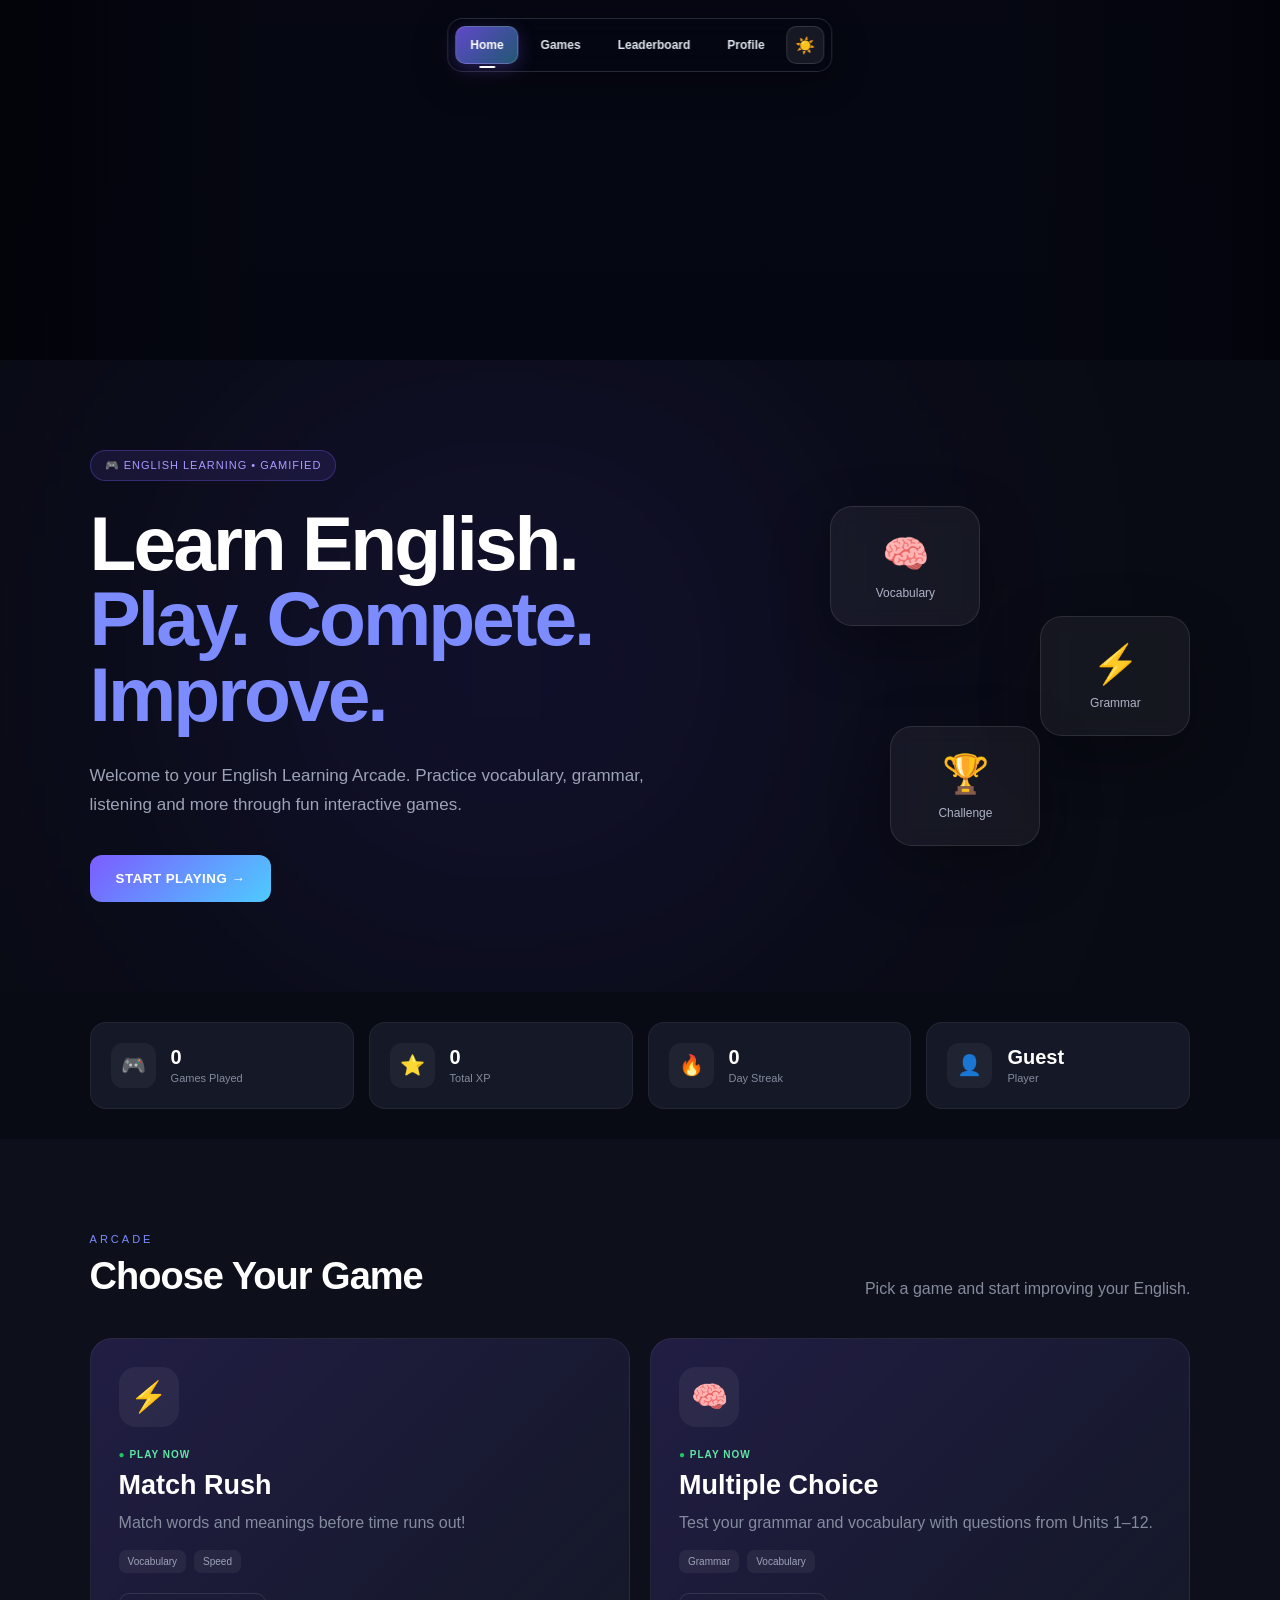
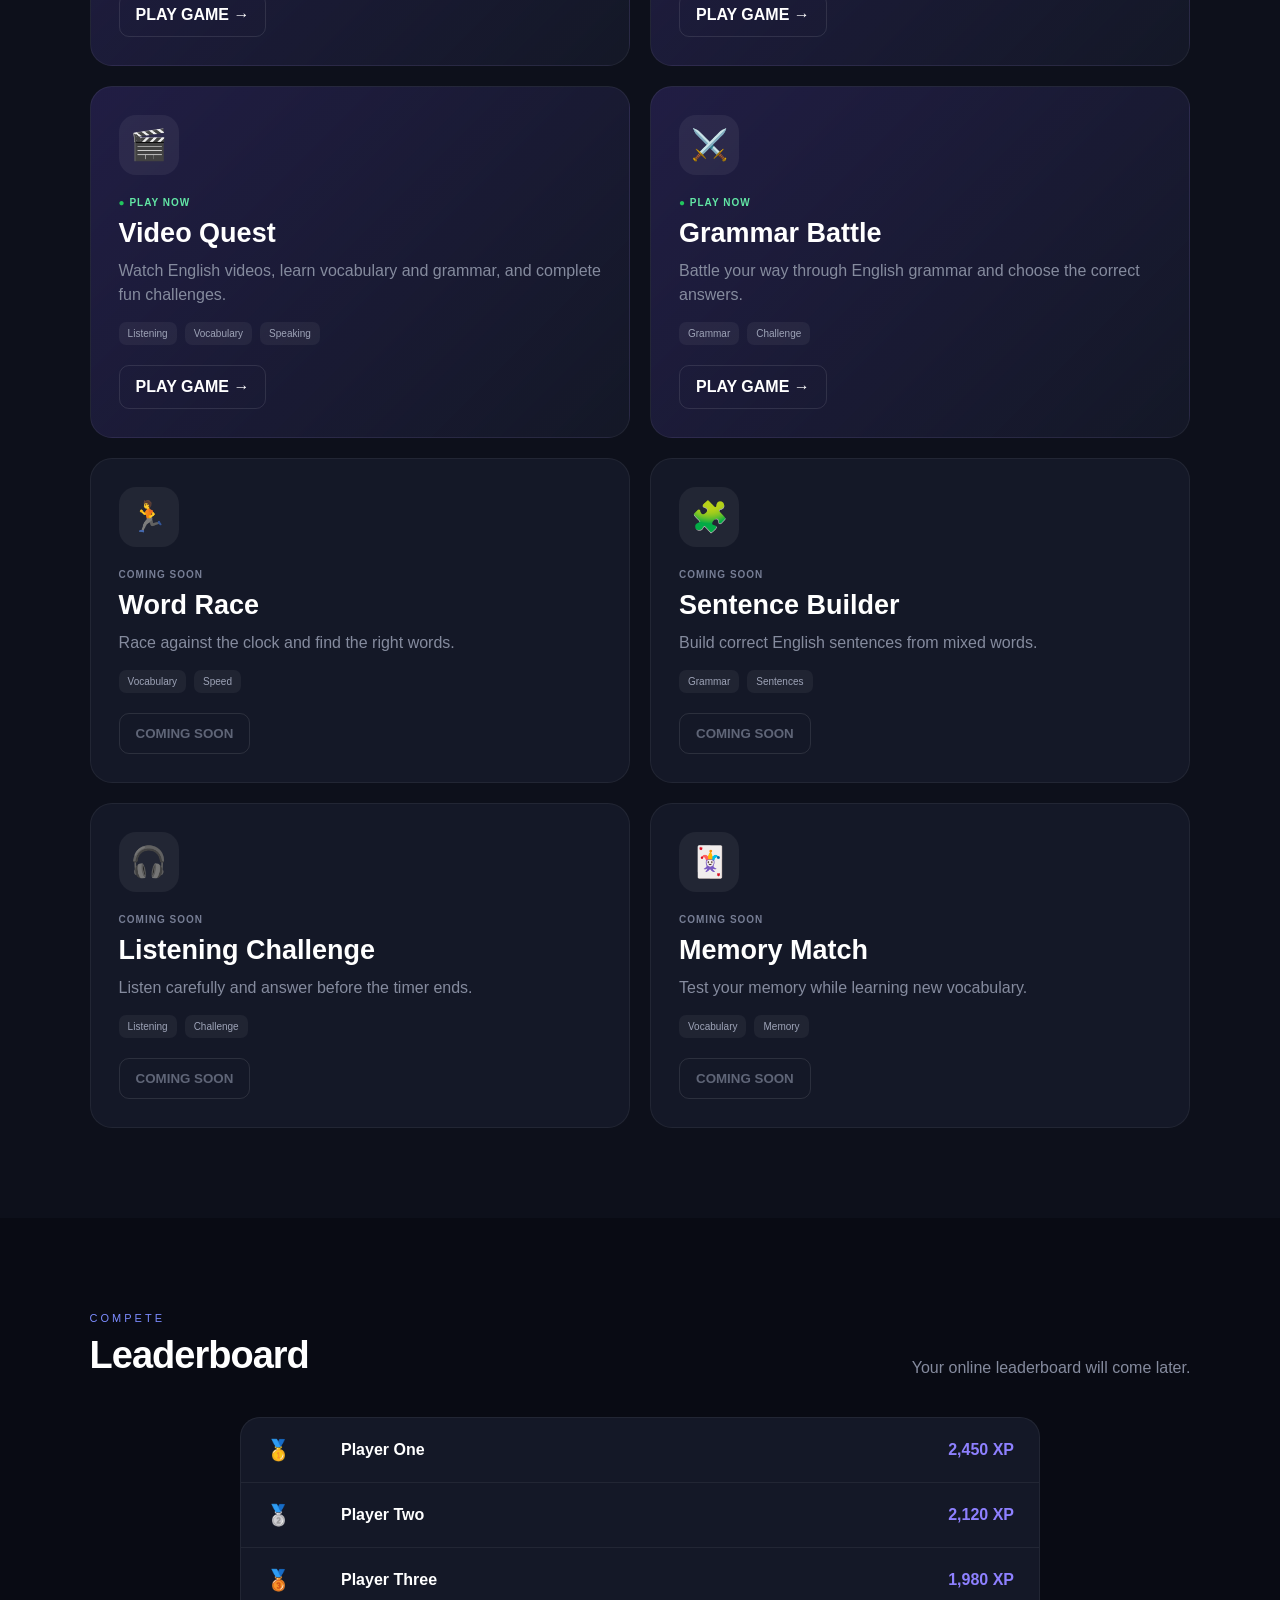
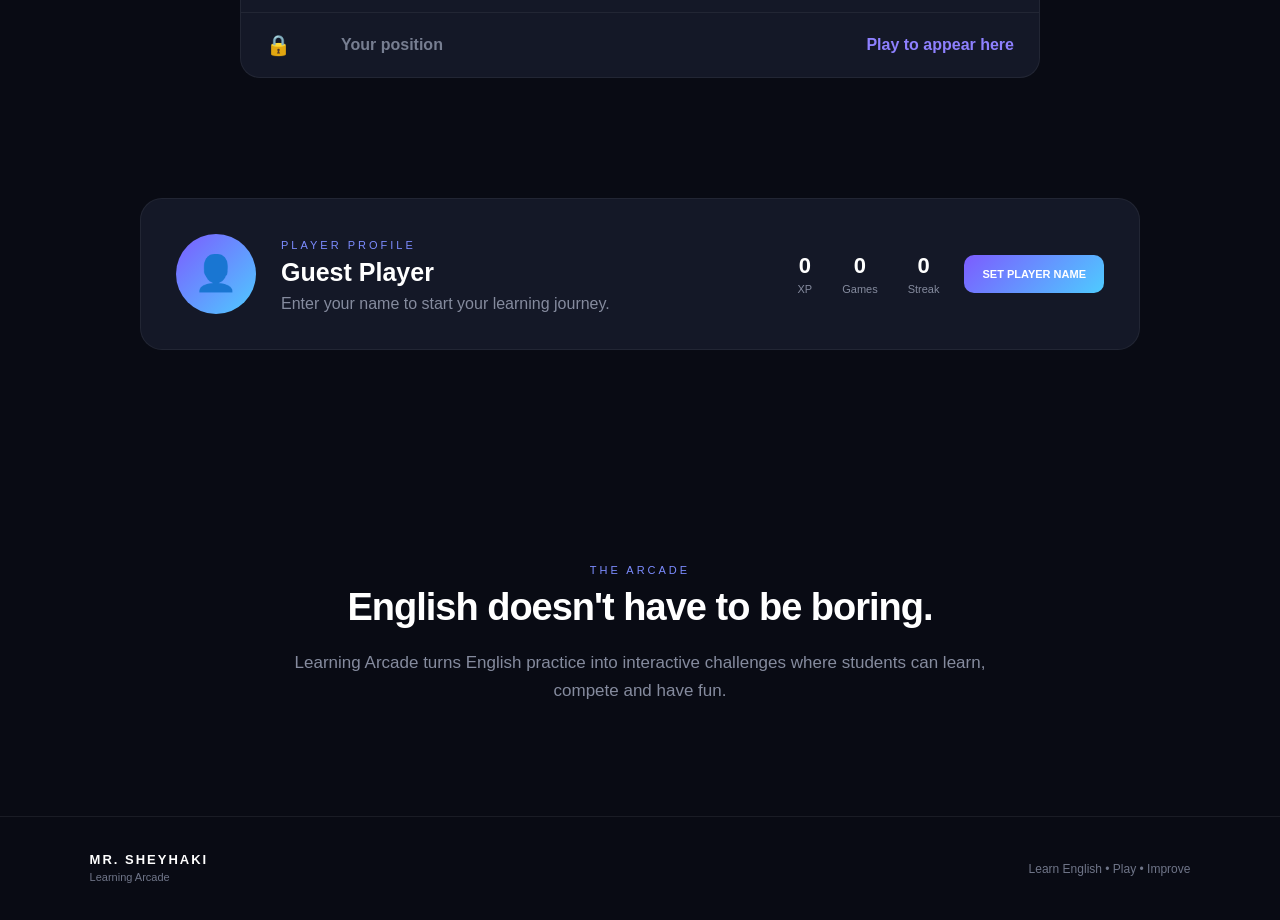
==== index.html @ 50c9bced "Add files via upload" ====
<!DOCTYPE html>
<html lang="en">

<head>

    <meta charset="UTF-8">

    <meta
        name="viewport"
        content="width=device-width, initial-scale=1.0"
    >

    <title>Mr. Sheyhaki Learning Arcade</title>

    <link
        rel="stylesheet"
        href="style.css"
    >

</head>


<body>


    <!-- =========================================
         ARCADE HEADER / BANNER
    ========================================== -->

    <header class="arcade-header">

        <div class="arcade-banner"></div>


        <nav class="arcade-nav">

            <a
                href="#home"
                class="nav-link active"
            >
                Home
            </a>


            <a
                href="#games"
                class="nav-link"
            >
                Games
            </a>


            <a
                href="#leaderboard"
                class="nav-link"
            >
                Leaderboard
            </a>


            <a
                href="#profile"
                class="nav-link"
            >
                Profile
            </a>


            <button
                id="themeToggle"
                class="theme-toggle"
                aria-label="Toggle light and dark mode"
                type="button"
            >
                ☀️
            </button>

        </nav>

    </header>



    <!-- =========================================
         MAIN
    ========================================== -->

    <main>


        <!-- HERO -->

        <section
            id="home"
            class="hero"
        >

            <div class="hero-content">

                <div class="badge">
                    🎮 ENGLISH LEARNING • GAMIFIED
                </div>


                <h2>
                    Learn English.<br>
                    <span>Play. Compete. Improve.</span>
                </h2>


                <p>
                    Welcome to your English Learning Arcade.
                    Practice vocabulary, grammar, listening and
                    more through fun interactive games.
                </p>


                <button
                    class="primary-button"
                    onclick="scrollToSection('games')"
                    type="button"
                >
                    START PLAYING →
                </button>

            </div>


            <div class="hero-decoration">

                <div class="floating-card card-one">
                    🧠
                    <span>Vocabulary</span>
                </div>


                <div class="floating-card card-two">
                    ⚡
                    <span>Grammar</span>
                </div>


                <div class="floating-card card-three">
                    🏆
                    <span>Challenge</span>
                </div>

            </div>

        </section>



        <!-- QUICK STATS -->

        <section class="stats-section">

            <div class="stat-card">

                <div class="stat-icon">
                    🎮
                </div>

                <div>

                    <strong id="gamesPlayedStat">
                        0
                    </strong>

                    <span>
                        Games Played
                    </span>

                </div>

            </div>


            <div class="stat-card">

                <div class="stat-icon">
                    ⭐
                </div>

                <div>

                    <strong id="xpStat">
                        0
                    </strong>

                    <span>
                        Total XP
                    </span>

                </div>

            </div>


            <div class="stat-card">

                <div class="stat-icon">
                    🔥
                </div>

                <div>

                    <strong id="streakStat">
                        0
                    </strong>

                    <span>
                        Day Streak
                    </span>

                </div>

            </div>


            <div class="stat-card">

                <div class="stat-icon">
                    👤
                </div>

                <div>

                    <strong id="playerNameStat">
                        Guest
                    </strong>

                    <span>
                        Player
                    </span>

                </div>

            </div>

        </section>



        <!-- GAMES -->

        <section
            id="games"
            class="games-section"
        >

            <div class="section-heading">

                <div>

                    <span class="section-label">
                        ARCADE
                    </span>

                    <h3>
                        Choose Your Game
                    </h3>

                </div>


                <p>
                    Pick a game and start improving your English.
                </p>

            </div>


            <div class="games-grid">


                <!-- MATCH RUSH -->

                <article class="game-card featured">

                    <div class="game-icon">
                        ⚡
                    </div>


                    <div class="game-info">

                        <span class="game-status available">
                            ● PLAY NOW
                        </span>


                        <h4>
                            Match Rush
                        </h4>


                        <p>
                            Match words and meanings before
                            time runs out!
                        </p>


                        <div class="game-tags">

                            <span>
                                Vocabulary
                            </span>

                            <span>
                                Speed
                            </span>

                        </div>


                        <a
                            href="games/match-rush/index.html"
                            class="game-button"
                        >
                            PLAY GAME →
                        </a>

                    </div>

                </article>



                <!-- MULTIPLE CHOICE -->

                <article class="game-card featured">

                    <div class="game-icon">
                        🧠
                    </div>


                    <div class="game-info">

                        <span class="game-status available">
                            ● PLAY NOW
                        </span>


                        <h4>
                            Multiple Choice
                        </h4>


                        <p>
                            Test your grammar and vocabulary
                            with questions from Units 1–12.
                        </p>


                        <div class="game-tags">

                            <span>
                                Grammar
                            </span>

                            <span>
                                Vocabulary
                            </span>

                        </div>


                        <a
                            href="games/multiple-choice/index.html"
                            class="game-button"
                        >
                            PLAY GAME →
                        </a>

                    </div>

                </article>



                <!-- VIDEO QUEST -->

                <article class="game-card featured">

                    <div class="game-icon">
                        🎬
                    </div>


                    <div class="game-info">

                        <span class="game-status available">
                            ● PLAY NOW
                        </span>


                        <h4>
                            Video Quest
                        </h4>


                        <p>
                            Watch English videos, learn
                            vocabulary and grammar, and
                            complete fun challenges.
                        </p>


                        <div class="game-tags">

                            <span>
                                Listening
                            </span>

                            <span>
                                Vocabulary
                            </span>

                            <span>
                                Speaking
                            </span>

                        </div>


                        <a
                            href="games/video-quest/index.html"
                            class="game-button"
                        >
                            PLAY GAME →
                        </a>

                    </div>

                </article>



                <!-- GRAMMAR BATTLE -->

                <article class="game-card featured">

                    <div class="game-icon">
                        ⚔️
                    </div>


                    <div class="game-info">

                        <span class="game-status available">
                            ● PLAY NOW
                        </span>


                        <h4>
                            Grammar Battle
                        </h4>


                        <p>
                            Battle your way through English
                            grammar and choose the correct answers.
                        </p>


                        <div class="game-tags">

                            <span>
                                Grammar
                            </span>

                            <span>
                                Challenge
                            </span>

                        </div>


                        <a
                            href="games/grammar-battle/index.html"
                            class="game-button"
                        >
                            PLAY GAME →
                        </a>

                    </div>

                </article>



                <!-- WORD RACE -->

                <article class="game-card">

                    <div class="game-icon">
                        🏃
                    </div>


                    <div class="game-info">

                        <span class="game-status coming">
                            COMING SOON
                        </span>


                        <h4>
                            Word Race
                        </h4>


                        <p>
                            Race against the clock and find
                            the right words.
                        </p>


                        <div class="game-tags">

                            <span>
                                Vocabulary
                            </span>

                            <span>
                                Speed
                            </span>

                        </div>


                        <button
                            class="game-button disabled"
                            type="button"
                            disabled
                        >
                            COMING SOON
                        </button>

                    </div>

                </article>



                <!-- SENTENCE BUILDER -->

                <article class="game-card">

                    <div class="game-icon">
                        🧩
                    </div>


                    <div class="game-info">

                        <span class="game-status coming">
                            COMING SOON
                        </span>


                        <h4>
                            Sentence Builder
                        </h4>


                        <p>
                            Build correct English sentences
                            from mixed words.
                        </p>


                        <div class="game-tags">

                            <span>
                                Grammar
                            </span>

                            <span>
                                Sentences
                            </span>

                        </div>


                        <button
                            class="game-button disabled"
                            type="button"
                            disabled
                        >
                            COMING SOON
                        </button>

                    </div>

                </article>



                <!-- LISTENING -->

                <article class="game-card">

                    <div class="game-icon">
                        🎧
                    </div>


                    <div class="game-info">

                        <span class="game-status coming">
                            COMING SOON
                        </span>


                        <h4>
                            Listening Challenge
                        </h4>


                        <p>
                            Listen carefully and answer
                            before the timer ends.
                        </p>


                        <div class="game-tags">

                            <span>
                                Listening
                            </span>

                            <span>
                                Challenge
                            </span>

                        </div>


                        <button
                            class="game-button disabled"
                            type="button"
                            disabled
                        >
                            COMING SOON
                        </button>

                    </div>

                </article>



                <!-- MEMORY -->

                <article class="game-card">

                    <div class="game-icon">
                        🃏
                    </div>


                    <div class="game-info">

                        <span class="game-status coming">
                            COMING SOON
                        </span>


                        <h4>
                            Memory Match
                        </h4>


                        <p>
                            Test your memory while learning
                            new vocabulary.
                        </p>


                        <div class="game-tags">

                            <span>
                                Vocabulary
                            </span>

                            <span>
                                Memory
                            </span>

                        </div>


                        <button
                            class="game-button disabled"
                            type="button"
                            disabled
                        >
                            COMING SOON
                        </button>

                    </div>

                </article>


            </div>

        </section>



        <!-- LEADERBOARD -->

        <section
            id="leaderboard"
            class="dashboard-section"
        >

            <div class="section-heading">

                <div>

                    <span class="section-label">
                        COMPETE
                    </span>

                    <h3>
                        Leaderboard
                    </h3>

                </div>


                <p>
                    Your online leaderboard will come later.
                </p>

            </div>


            <div class="leaderboard-preview">

                <div class="leaderboard-row">

                    <span class="rank">
                        🥇
                    </span>

                    <span class="player">
                        Player One
                    </span>

                    <strong>
                        2,450 XP
                    </strong>

                </div>


                <div class="leaderboard-row">

                    <span class="rank">
                        🥈
                    </span>

                    <span class="player">
                        Player Two
                    </span>

                    <strong>
                        2,120 XP
                    </strong>

                </div>


                <div class="leaderboard-row">

                    <span class="rank">
                        🥉
                    </span>

                    <span class="player">
                        Player Three
                    </span>

                    <strong>
                        1,980 XP
                    </strong>

                </div>


                <div class="leaderboard-row locked">

                    <span class="rank">
                        🔒
                    </span>

                    <span
                        class="player"
                        id="leaderboardPlayer"
                    >
                        Your position
                    </span>

                    <strong>
                        Play to appear here
                    </strong>

                </div>

            </div>

        </section>



        <!-- PROFILE -->

        <section
            id="profile"
            class="profile-section"
        >

            <div class="profile-card">

                <div
                    class="profile-avatar"
                    id="profileAvatar"
                >
                    👤
                </div>


                <div class="profile-info">

                    <span class="section-label">
                        PLAYER PROFILE
                    </span>


                    <h3 id="profileName">
                        Guest Player
                    </h3>


                    <p id="profileMessage">
                        Enter your name to start your
                        learning journey.
                    </p>

                </div>


                <div class="profile-stats">

                    <div>

                        <strong id="profileXP">
                            0
                        </strong>

                        <span>
                            XP
                        </span>

                    </div>


                    <div>

                        <strong id="profileGames">
                            0
                        </strong>

                        <span>
                            Games
                        </span>

                    </div>


                    <div>

                        <strong id="profileStreak">
                            0
                        </strong>

                        <span>
                            Streak
                        </span>

                    </div>

                </div>


                <button
                    id="playerButton"
                    class="profile-button"
                    onclick="openPlayerModal()"
                    type="button"
                >
                    SET PLAYER NAME
                </button>

            </div>

        </section>



        <!-- ABOUT -->

        <section
            id="about"
            class="about-section"
        >

            <div class="about-content">

                <span class="section-label">
                    THE ARCADE
                </span>


                <h3>
                    English doesn't have to be boring.
                </h3>


                <p>
                    Learning Arcade turns English practice
                    into interactive challenges where students
                    can learn, compete and have fun.
                </p>

            </div>

        </section>


    </main>



    <!-- PLAYER MODAL -->

    <div
        id="playerModal"
        class="modal-overlay"
    >

        <div class="player-modal">

            <button
                class="modal-close"
                onclick="closePlayerModal()"
                type="button"
            >
                ×
            </button>


            <div class="modal-icon">
                👋
            </div>


            <span class="section-label">
                WELCOME TO THE ARCADE
            </span>


            <h3>
                What's your name?
            </h3>


            <p>
                Enter your name to create your
                player profile.
            </p>


            <input
                type="text"
                id="playerNameInput"
                placeholder="Enter your name"
                maxlength="20"
                autocomplete="off"
            >


            <button
                class="primary-button modal-button"
                onclick="savePlayerName()"
                type="button"
            >
                START MY PROFILE →
            </button>

        </div>

    </div>



    <!-- FOOTER -->

    <footer>

        <div class="footer-brand">

            <strong>
                MR. SHEYHAKI
            </strong>

            <span>
                Learning Arcade
            </span>

        </div>


        <p>
            Learn English • Play • Improve
        </p>

    </footer>



    <script src="script.js"></script>

</body>

</html>
---- style.css ----
/* =====================================================
   GLOBAL
===================================================== */

* {
    margin: 0;
    padding: 0;
    box-sizing: border-box;
}

html {
    scroll-behavior: smooth;
}

body {
    font-family:
        Arial,
        Helvetica,
        sans-serif;

    background:
        #090b14;

    color:
        #ffffff;

    min-height:
        100vh;

    overflow-x:
        hidden;
}


/* =====================================================
   ARCADE HEADER / BANNER
===================================================== */

.arcade-header {

    position:
        relative;

    width:
        100%;

    height:
        360px;

    overflow:
        hidden;

    background:
        #050712;
}


/* =====================================================
   BANNER IMAGE
===================================================== */

.arcade-banner {

    position:
        absolute;

    inset:
        0;

    z-index:
        1;

    background-image:

        linear-gradient(
            to bottom,
            rgba(4,6,18,0.08),
            rgba(4,6,18,0.03) 45%,
            rgba(4,6,18,0.55) 100%
        ),

        url(
            "https://cdn.imgurl.ir/uploads/i811231_Untitled_design.png"
        );

    background-position:
        center center;

    background-size:
        cover;

    background-repeat:
        no-repeat;

    transform:
        scale(1.01);
}


.arcade-banner::after {

    content:
        "";

    position:
        absolute;

    inset:
        0;

    background:
        linear-gradient(
            90deg,
            rgba(0,0,0,0.50),
            transparent 22%,
            transparent 78%,
            rgba(0,0,0,0.40)
        );

    pointer-events:
        none;
}


/* =====================================================
   FLOATING NAVIGATION
===================================================== */

.arcade-nav {

    position:
        absolute;

    top:
        18px;

    left:
        50%;

    transform:
        translateX(-50%);

    z-index:
        10;

    display:
        flex;

    align-items:
        center;

    gap:
        7px;

    padding:
        7px;

    border:
        1px solid
        rgba(255,255,255,0.14);

    border-radius:
        15px;

    background:
        rgba(5,7,18,0.58);

    backdrop-filter:
        blur(14px);

    box-shadow:
        0 10px 35px
        rgba(0,0,0,0.30);

    white-space:
        nowrap;
}


/* =====================================================
   NAV LINKS
===================================================== */

.arcade-nav .nav-link {

    position:
        relative;

    display:
        inline-flex;

    align-items:
        center;

    justify-content:
        center;

    min-height:
        38px;

    padding:
        0 14px;

    border:
        1px solid
        transparent;

    border-radius:
        10px;

    color:
        #e2e8f0;

    background:
        transparent;

    text-decoration:
        none;

    font-size:
        12px;

    font-weight:
        700;

    transition:
        all 0.2s ease;
}


.arcade-nav .nav-link:hover {

    background:
        rgba(255,255,255,0.10);

    border-color:
        rgba(255,255,255,0.12);

    transform:
        translateY(-1px);
}


.arcade-nav .nav-link.active {

    background:
        linear-gradient(
            135deg,
            rgba(124,92,255,0.78),
            rgba(78,203,255,0.42)
        );

    border-color:
        rgba(255,255,255,0.18);

    color:
        #ffffff;

    box-shadow:
        0 5px 18px
        rgba(124,92,255,0.28);
}


.arcade-nav .nav-link.active::after {

    content:
        "";

    position:
        absolute;

    left:
        50%;

    bottom:
        -5px;

    width:
        16px;

    height:
        2px;

    border-radius:
        10px;

    background:
        #ffffff;

    transform:
        translateX(-50%);
}


/* =====================================================
   THEME BUTTON
===================================================== */

.arcade-nav .theme-toggle {

    width:
        38px;

    height:
        38px;

    border:
        1px solid
        rgba(255,255,255,0.12);

    border-radius:
        10px;

    background:
        rgba(255,255,255,0.08);

    color:
        #ffffff;

    font-size:
        16px;

    cursor:
        pointer;

    transition:
        all 0.2s ease;
}


.arcade-nav .theme-toggle:hover {

    transform:
        translateY(-2px)
        rotate(8deg);

    background:
        rgba(255,255,255,0.14);
}


/* =====================================================
   HERO
===================================================== */

.hero {

    min-height:
        620px;

    padding:
        90px 7%;

    display:
        flex;

    align-items:
        center;

    justify-content:
        space-between;

    position:
        relative;

    overflow:
        hidden;
}


.hero::before {

    content:
        "";

    position:
        absolute;

    width:
        500px;

    height:
        500px;

    background:
        #5c43ff;

    filter:
        blur(180px);

    opacity:
        0.16;

    top:
        50px;

    left:
        20%;
}


.hero-content {

    max-width:
        650px;

    position:
        relative;

    z-index:
        2;
}


.badge {

    display:
        inline-block;

    padding:
        8px 14px;

    border-radius:
        30px;

    background:
        rgba(124,92,255,0.12);

    border:
        1px solid
        rgba(124,92,255,0.30);

    color:
        #a99aff;

    font-size:
        11px;

    letter-spacing:
        1px;
}


.hero h2 {

    margin-top:
        25px;

    font-size:
        clamp(45px,6vw,80px);

    line-height:
        0.98;

    letter-spacing:
        -3px;
}


.hero h2 span {
    color:
        #7c8cff;
}


.hero p {

    margin-top:
        30px;

    max-width:
        560px;

    color:
        #9da3b7;

    font-size:
        17px;

    line-height:
        1.7;
}


.primary-button {

    margin-top:
        35px;

    padding:
        16px 26px;

    border:
        none;

    border-radius:
        12px;

    background:
        linear-gradient(
            135deg,
            #7c5cff,
            #4ecbff
        );

    color:
        #ffffff;

    font-weight:
        800;

    letter-spacing:
        0.5px;

    cursor:
        pointer;

    transition:
        0.25s;
}


.primary-button:hover {

    transform:
        translateY(-3px);

    box-shadow:
        0 15px 40px
        rgba(92,72,255,0.30);
}


/* =====================================================
   HERO DECORATION
===================================================== */

.hero-decoration {

    width:
        380px;

    height:
        380px;

    position:
        relative;
}


.floating-card {

    position:
        absolute;

    width:
        150px;

    height:
        120px;

    border-radius:
        22px;

    background:
        rgba(255,255,255,0.05);

    border:
        1px solid
        rgba(255,255,255,0.10);

    backdrop-filter:
        blur(10px);

    display:
        flex;

    flex-direction:
        column;

    align-items:
        center;

    justify-content:
        center;

    font-size:
        38px;

    box-shadow:
        0 20px 60px
        rgba(0,0,0,0.30);

    animation:
        float 4s ease-in-out infinite;
}


.floating-card span {

    margin-top:
        10px;

    font-size:
        12px;

    color:
        #aeb3c7;
}


.card-one {

    top:
        20px;

    left:
        20px;
}


.card-two {

    top:
        130px;

    right:
        0;

    animation-delay:
        1s;
}


.card-three {

    bottom:
        20px;

    left:
        80px;

    animation-delay:
        2s;
}


@keyframes float {

    0%, 100% {
        transform:
            translateY(0);
    }

    50% {
        transform:
            translateY(-12px);
    }

}


/* =====================================================
   GAMES
===================================================== */

.games-section {

    padding:
        90px 7%;

    background:
        #0d101b;
}


.section-heading {

    display:
        flex;

    justify-content:
        space-between;

    align-items:
        end;

    margin-bottom:
        40px;
}


.section-label {

    font-size:
        11px;

    letter-spacing:
        3px;

    color:
        #7c8cff;
}


.section-heading h3,
.about-section h3 {

    margin-top:
        8px;

    font-size:
        38px;

    letter-spacing:
        -1px;
}


.section-heading p {

    color:
        #858b9e;
}


.games-grid {

    display:
        grid;

    grid-template-columns:
        repeat(2,1fr);

    gap:
        20px;
}


.game-card {

    padding:
        28px;

    min-height:
        300px;

    border-radius:
        22px;

    background:
        #141827;

    border:
        1px solid
        rgba(255,255,255,0.06);

    transition:
        0.25s;

    display:
        flex;

    flex-direction:
        column;

    justify-content:
        space-between;
}


.game-card:hover {

    transform:
        translateY(-5px);

    border-color:
        rgba(124,92,255,0.40);

    box-shadow:
        0 20px 50px
        rgba(0,0,0,0.25);
}


.game-card.featured {

    background:
        linear-gradient(
            135deg,
            rgba(124,92,255,0.18),
            rgba(20,24,39,1)
        );
}


.game-icon {

    width:
        60px;

    height:
        60px;

    border-radius:
        17px;

    background:
        rgba(255,255,255,0.06);

    display:
        flex;

    align-items:
        center;

    justify-content:
        center;

    font-size:
        30px;
}


/* =====================================================
   GAME STATUS
===================================================== */

.game-status {

    display:
        inline-block;

    margin-top:
        22px;

    font-size:
        10px;

    letter-spacing:
        1px;

    font-weight:
        800;
}


.game-status.available {

    color:
        #62e6a5;
}


.game-card.featured
.game-status.available::first-letter {

    color:
        #22c55e;
}


.game-status.coming {

    color:
        #777e95;
}


/* =====================================================
   GAME INFO
===================================================== */

.game-info h4 {

    margin-top:
        8px;

    font-size:
        27px;
}


.game-info p {

    margin-top:
        10px;

    color:
        #858b9e;

    line-height:
        1.5;
}


/* =====================================================
   TAGS
===================================================== */

.game-tags {

    display:
        flex;

    gap:
        8px;

    margin-top:
        15px;

    flex-wrap:
        wrap;
}


.game-tags span {

    padding:
        6px 9px;

    border-radius:
        7px;

    background:
        rgba(255,255,255,0.05);

    color:
        #9da3b7;

    font-size:
        10px;
}


/* =====================================================
   GAME BUTTON
===================================================== */

.game-button {

    display:
        inline-block;

    margin-top:
        20px;

    padding:
        12px 16px;

    border-radius:
        10px;

    border:
        1px solid
        rgba(255,255,255,0.10);

    background:
        transparent;

    color:
        #ffffff;

    cursor:
        pointer;

    font-weight:
        700;

    text-decoration:
        none;

    text-align:
        center;

    transition:
        all 0.2s ease;
}


.game-button:not(.disabled):hover {

    background:
        #7c5cff;

    border-color:
        #7c5cff;

    color:
        #ffffff;

    transform:
        translateY(-2px);

    box-shadow:
        0 8px 22px
        rgba(124,92,255,0.20);
}


.game-button.disabled {

    color:
        #5f6577;

    cursor:
        not-allowed;
}


/* =====================================================
   QUICK STATS
===================================================== */

.stats-section {

    padding:
        30px 7%;

    display:
        grid;

    grid-template-columns:
        repeat(4,1fr);

    gap:
        15px;

    background:
        #090b14;
}


.stat-card {

    padding:
        20px;

    display:
        flex;

    align-items:
        center;

    gap:
        15px;

    background:
        #141827;

    border:
        1px solid
        rgba(255,255,255,0.06);

    border-radius:
        16px;
}


.stat-icon {

    width:
        45px;

    height:
        45px;

    display:
        flex;

    align-items:
        center;

    justify-content:
        center;

    background:
        rgba(255,255,255,0.05);

    border-radius:
        12px;

    font-size:
        20px;
}


.stat-card strong {

    display:
        block;

    font-size:
        20px;
}


.stat-card span {

    display:
        block;

    margin-top:
        3px;

    color:
        #858b9e;

    font-size:
        11px;
}


/* =====================================================
   DASHBOARD
===================================================== */

.dashboard-section {

    padding:
        90px 7%;
}


.leaderboard-preview {

    max-width:
        800px;

    margin:
        40px auto 0;

    background:
        #141827;

    border:
        1px solid
        rgba(255,255,255,0.06);

    border-radius:
        20px;

    overflow:
        hidden;
}


.leaderboard-row {

    padding:
        20px 25px;

    display:
        grid;

    grid-template-columns:
        60px 1fr auto;

    align-items:
        center;

    gap:
        15px;

    border-bottom:
        1px solid
        rgba(255,255,255,0.06);
}


.leaderboard-row:last-child {
    border-bottom:
        none;
}


.rank {
    font-size:
        20px;
}


.player {
    font-weight:
        600;
}


.leaderboard-row strong {

    color:
        #8e80ff;
}


.leaderboard-row.locked {

    color:
        #777e91;
}


/* =====================================================
   PROFILE
===================================================== */

.profile-section {

    padding:
        30px 7% 100px;
}


.profile-card {

    max-width:
        1000px;

    margin:
        auto;

    padding:
        35px;

    display:
        flex;

    align-items:
        center;

    gap:
        25px;

    background:
        #141827;

    border:
        1px solid
        rgba(255,255,255,0.06);

    border-radius:
        22px;
}


.profile-avatar {

    width:
        80px;

    height:
        80px;

    flex-shrink:
        0;

    display:
        flex;

    align-items:
        center;

    justify-content:
        center;

    border-radius:
        50%;

    background:
        linear-gradient(
            135deg,
            #7c5cff,
            #4ecbff
        );

    font-size:
        35px;
}


.profile-info {
    flex:
        1;
}


.profile-info h3 {

    margin-top:
        5px;

    font-size:
        25px;
}


.profile-info p {

    margin-top:
        8px;

    color:
        #858b9e;
}


.profile-stats {

    display:
        flex;

    gap:
        30px;
}


.profile-stats div {
    text-align:
        center;
}


.profile-stats strong {

    display:
        block;

    font-size:
        22px;
}


.profile-stats span {

    display:
        block;

    margin-top:
        4px;

    color:
        #858b9e;

    font-size:
        11px;
}


.profile-button {

    padding:
        13px 18px;

    border:
        none;

    border-radius:
        10px;

    background:
        linear-gradient(
            135deg,
            #7c5cff,
            #4ecbff
        );

    color:
        #ffffff;

    font-weight:
        800;

    font-size:
        11px;

    cursor:
        pointer;

    white-space:
        nowrap;

    transition:
        0.25s;
}


.profile-button:hover {

    transform:
        translateY(-2px);

    box-shadow:
        0 10px 30px
        rgba(92,72,255,0.30);
}


/* =====================================================
   ABOUT
===================================================== */

.about-section {

    padding:
        110px 7%;

    text-align:
        center;
}


.about-content {

    max-width:
        700px;

    margin:
        auto;
}


.about-section p {

    margin-top:
        20px;

    color:
        #858b9e;

    line-height:
        1.7;

    font-size:
        17px;
}


/* =====================================================
   FOOTER
===================================================== */

footer {

    padding:
        35px 7%;

    border-top:
        1px solid
        rgba(255,255,255,0.07);

    display:
        flex;

    justify-content:
        space-between;

    align-items:
        center;

    color:
        #6f7588;
}


.footer-brand strong {

    display:
        block;

    color:
        #ffffff;

    font-size:
        13px;

    letter-spacing:
        2px;
}


.footer-brand span {

    font-size:
        11px;
}


footer p {

    font-size:
        12px;
}


/* =====================================================
   PLAYER MODAL
===================================================== */

.modal-overlay {

    position:
        fixed;

    inset:
        0;

    z-index:
        1000;

    display:
        none;

    align-items:
        center;

    justify-content:
        center;

    padding:
        20px;

    background:
        rgba(0,0,0,0.70);

    backdrop-filter:
        blur(8px);
}


.modal-overlay.show {
    display:
        flex;
}


.player-modal {

    width:
        100%;

    max-width:
        430px;

    padding:
        40px;

    position:
        relative;

    text-align:
        center;

    background:
        #141827;

    border:
        1px solid
        rgba(255,255,255,0.10);

    border-radius:
        25px;

    box-shadow:
        0 30px 100px
        rgba(0,0,0,0.50);

    animation:
        modalIn 0.25s ease;
}


@keyframes modalIn {

    from {

        opacity:
            0;

        transform:
            translateY(20px)
            scale(0.97);
    }

    to {

        opacity:
            1;

        transform:
            translateY(0)
            scale(1);
    }
}


.modal-close {

    position:
        absolute;

    top:
        15px;

    right:
        18px;

    width:
        35px;

    height:
        35px;

    border:
        none;

    border-radius:
        10px;

    background:
        rgba(255,255,255,0.05);

    color:
        #aeb3c7;

    font-size:
        23px;

    cursor:
        pointer;
}


.modal-close:hover {

    background:
        rgba(255,255,255,0.10);

    color:
        white;
}


.modal-icon {

    width:
        70px;

    height:
        70px;

    margin:
        0 auto 20px;

    display:
        flex;

    align-items:
        center;

    justify-content:
        center;

    border-radius:
        20px;

    background:
        linear-gradient(
            135deg,
            #7c5cff,
            #4ecbff
        );

    font-size:
        32px;
}


.player-modal h3 {

    margin-top:
        10px;

    font-size:
        30px;
}


.player-modal p {

    margin-top:
        10px;

    color:
        #858b9e;

    line-height:
        1.6;
}


.player-modal input {

    width:
        100%;

    margin-top:
        25px;

    padding:
        16px 18px;

    border:
        1px solid
        rgba(255,255,255,0.10);

    border-radius:
        12px;

    outline:
        none;

    background:
        rgba(255,255,255,0.05);

    color:
        white;

    font-size:
        16px;

    text-align:
        center;
}


.player-modal input:focus {

    border-color:
        #7c5cff;

    box-shadow:
        0 0 0 3px
        rgba(124,92,255,0.12);
}


.player-modal input::placeholder {

    color:
        #666d80;
}


.modal-button {

    width:
        100%;

    margin-top:
        15px;
}


/* =====================================================
   LIGHT MODE
===================================================== */

body.light-mode {

    background:
        #f4f6fb;

    color:
        #171a26;
}


/* =====================================================
   LIGHT MODE BANNER
===================================================== */

body.light-mode .arcade-banner {

    background-image:

        linear-gradient(
            to bottom,
            rgba(4,6,18,0.08),
            rgba(4,6,18,0.03) 45%,
            rgba(4,6,18,0.50) 100%
        ),

        url(
            "https://cdn.imgurl.ir/uploads/i811231_Untitled_design.png"
        );
}


/* =====================================================
   LIGHT MODE NAV
===================================================== */

body.light-mode .arcade-nav {

    background:
        rgba(255,255,255,0.68);

    border-color:
        rgba(255,255,255,0.45);

    box-shadow:
        0 10px 30px
        rgba(0,0,0,0.16);
}


body.light-mode .arcade-nav .nav-link {

    color:
        #334155;
}


body.light-mode .arcade-nav .nav-link:hover {

    color:
        #1e1b4b;

    background:
        rgba(99,102,241,0.10);

    border-color:
        rgba(99,102,241,0.14);
}


body.light-mode .arcade-nav .nav-link.active {

    color:
        #ffffff;

    background:
        linear-gradient(
            135deg,
            #7c5cff,
            #4ecbff
        );

    border-color:
        rgba(255,255,255,0.24);
}


body.light-mode .arcade-nav .theme-toggle {

    background:
        rgba(255,255,255,0.72);

    color:
        #171a26;

    border-color:
        rgba(255,255,255,0.45);
}


/* =====================================================
   LIGHT MODE HERO
===================================================== */

body.light-mode .hero {

    background:
        #f4f6fb;
}


body.light-mode .hero p {

    color:
        #62697a;
}


/* =====================================================
   LIGHT MODE GAMES
===================================================== */

body.light-mode .games-section {

    background:
        #e9ecf4;
}


body.light-mode .section-heading p {

    color:
        #686f81;
}


body.light-mode .game-card {

    background:
        #ffffff;

    border-color:
        rgba(0,0,0,0.07);

    box-shadow:
        0 10px 30px
        rgba(0,0,0,0.05);
}


body.light-mode .game-card.featured {

    background:
        linear-gradient(
            135deg,
            rgba(124,92,255,0.10),
            #ffffff
        );
}


body.light-mode .game-card:hover {

    border-color:
        rgba(124,92,255,0.30);

    box-shadow:
        0 20px 50px
        rgba(0,0,0,0.10);
}


body.light-mode .game-icon {

    background:
        #f0f1f7;
}


/* =====================================================
   LIGHT MODE PLAY NOW
===================================================== */

body.light-mode .game-status.available {

    color:
        #15803d !important;
}


body.light-mode
.game-card.featured
.game-status.available::first-letter {

    color:
        #16a34a;
}


body.light-mode .game-status.coming {

    color:
        #64748b;
}


/* =====================================================
   LIGHT MODE GAME CONTENT
===================================================== */

body.light-mode .game-info p {

    color:
        #686f81;
}


body.light-mode .game-tags span {

    background:
        #f0f1f7;

    color:
        #666d80;
}


body.light-mode .game-button {

    border-color:
        rgba(0,0,0,0.10);

    color:
        #171a26;
}


body.light-mode .game-button:not(.disabled):hover {

    color:
        #ffffff;
}


/* =====================================================
   LIGHT MODE STATS
===================================================== */

body.light-mode .stats-section {

    background:
        #f4f6fb;
}


body.light-mode .stat-card {

    background:
        #ffffff;

    border-color:
        rgba(0,0,0,0.07);
}


body.light-mode .stat-icon {

    background:
        #f0f1f7;
}


body.light-mode .stat-card span {

    color:
        #686f81;
}


/* =====================================================
   LIGHT MODE LEADERBOARD
===================================================== */

body.light-mode .leaderboard-preview {

    background:
        #ffffff;

    border-color:
        rgba(0,0,0,0.07);
}


body.light-mode .leaderboard-row {

    border-bottom-color:
        rgba(0,0,0,0.07);
}


body.light-mode .leaderboard-row.locked {

    color:
        #777d90;
}


/* =====================================================
   LIGHT MODE PROFILE
===================================================== */

body.light-mode .profile-card {

    background:
        #ffffff;

    border-color:
        rgba(0,0,0,0.07);
}


body.light-mode .profile-info p {

    color:
        #686f81;
}


body.light-mode .profile-stats span {

    color:
        #686f81;
}


/* =====================================================
   LIGHT MODE ABOUT
===================================================== */

body.light-mode .about-section p {

    color:
        #686f81;
}


/* =====================================================
   LIGHT MODE MODAL
===================================================== */

body.light-mode .player-modal {

    background:
        #ffffff;

    border-color:
        rgba(0,0,0,0.08);

    box-shadow:
        0 30px 100px
        rgba(0,0,0,0.20);
}


body.light-mode .player-modal p {

    color:
        #686f81;
}


body.light-mode .modal-close {

    background:
        #f0f1f7;

    color:
        #686f81;
}


body.light-mode .modal-close:hover {

    background:
        #e5e7ef;

    color:
        #171a26;
}


body.light-mode .player-modal input {

    background:
        #f4f5f9;

    border-color:
        rgba(0,0,0,0.08);

    color:
        #171a26;
}


/* =====================================================
   MOBILE
===================================================== */

@media (max-width: 850px) {

    .arcade-header {

        height:
            260px;
    }


    .arcade-nav {

        top:
            12px;

        width:
            calc(100% - 24px);

        justify-content:
            center;

        flex-wrap:
            wrap;
    }


    .arcade-nav .nav-link {

        min-height:
            34px;

        padding:
            0 10px;

        font-size:
            11px;
    }


    .hero {

        padding:
            70px 5%;
    }


    .hero-decoration {

        display:
            none;
    }


    .games-section {

        padding:
            70px 5%;
    }


    .games-grid {

        grid-template-columns:
            1fr;
    }


    .section-heading {

        display:
            block;
    }


    .section-heading p {

        margin-top:
            12px;
    }


    .stats-section {

        grid-template-columns:
            repeat(2,1fr);

        padding:
            25px 5%;
    }


    .dashboard-section {

        padding:
            70px 5%;
    }


    .profile-section {

        padding:
            20px 5% 70px;
    }


    .profile-card {

        flex-direction:
            column;

        text-align:
            center;
    }


    .profile-stats {

        width:
            100%;

        justify-content:
            center;
    }


    .profile-button {

        width:
            100%;
    }


    .leaderboard-row {

        grid-template-columns:
            45px 1fr auto;

        padding:
            17px;
    }


    footer {

        flex-direction:
            column;

        gap:
            15px;

        text-align:
            center;
    }


    .player-modal {

        padding:
            35px 25px;
    }

}


/* =====================================================
   SMALL MOBILE
===================================================== */

@media (max-width: 600px) {

    .arcade-header {

        height:
            220px;
    }


    .arcade-nav {

        gap:
            4px;

        padding:
            6px;
    }


    .arcade-nav .nav-link {

        padding:
            0 8px;

        font-size:
            10px;
    }


    .arcade-nav .nav-link.active::after {

        bottom:
            -4px;

        width:
            14px;

        height:
            2px;
    }

}/* =====================================================
   LIGHT MODE HERO BADGE
===================================================== */

body.light-mode .badge {
    background:
        rgba(99,102,241,0.10);

    border-color:
        rgba(79,70,229,0.22);

    color:
        #4338ca;
}

body.light-mode .badge::first-letter {
    color:
        #4f46e5;
}
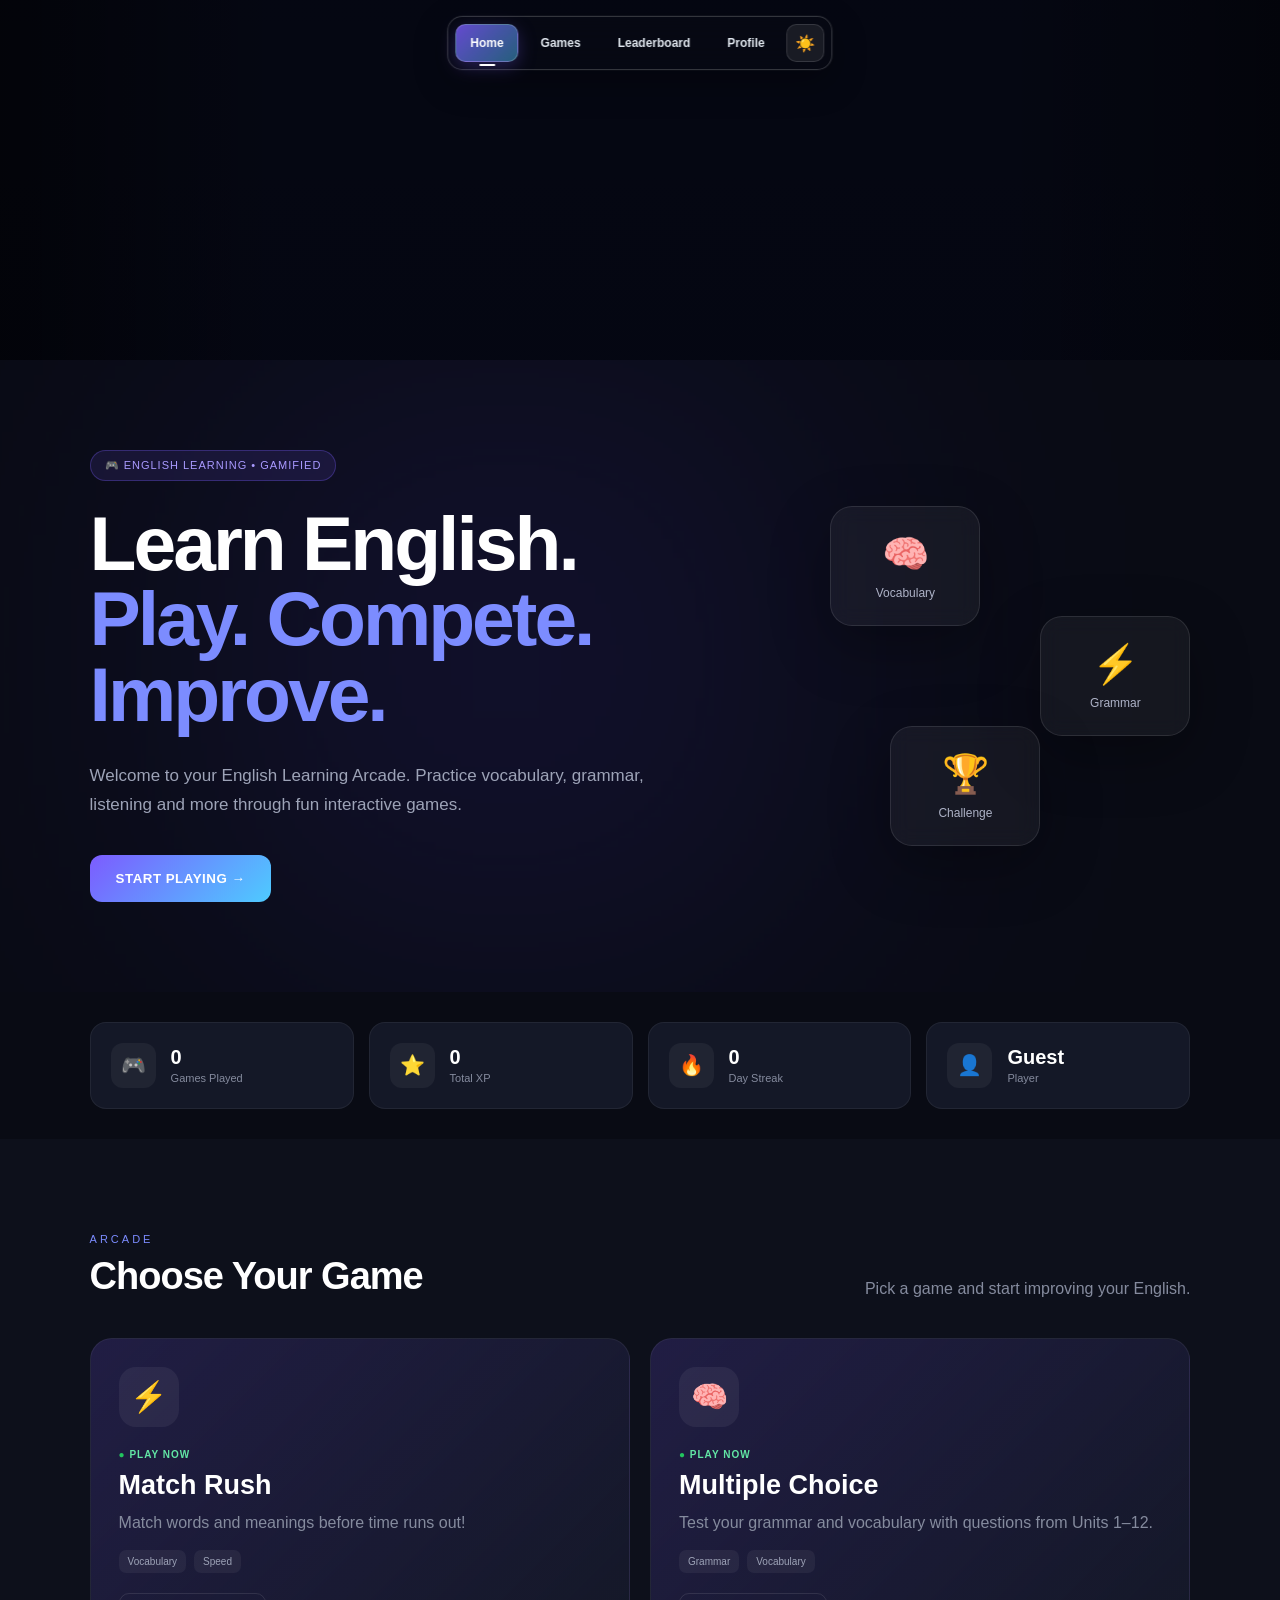
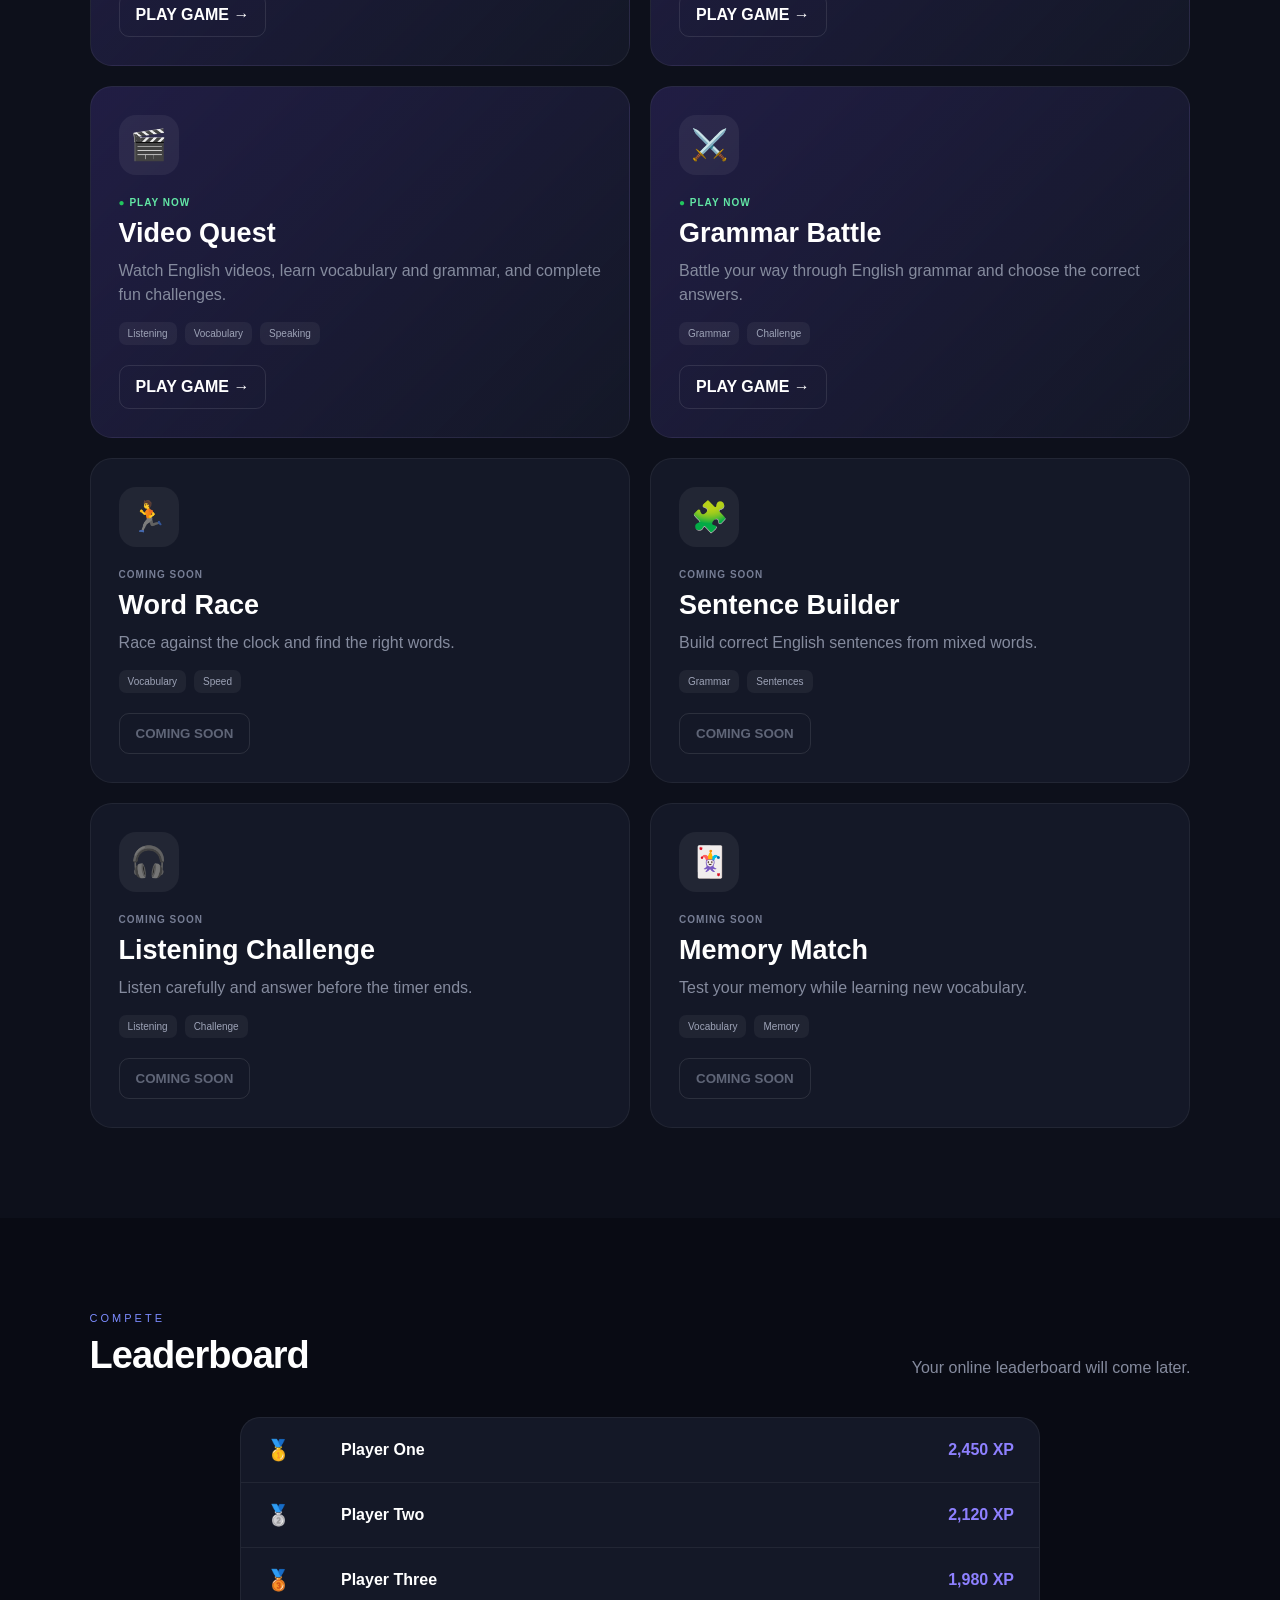
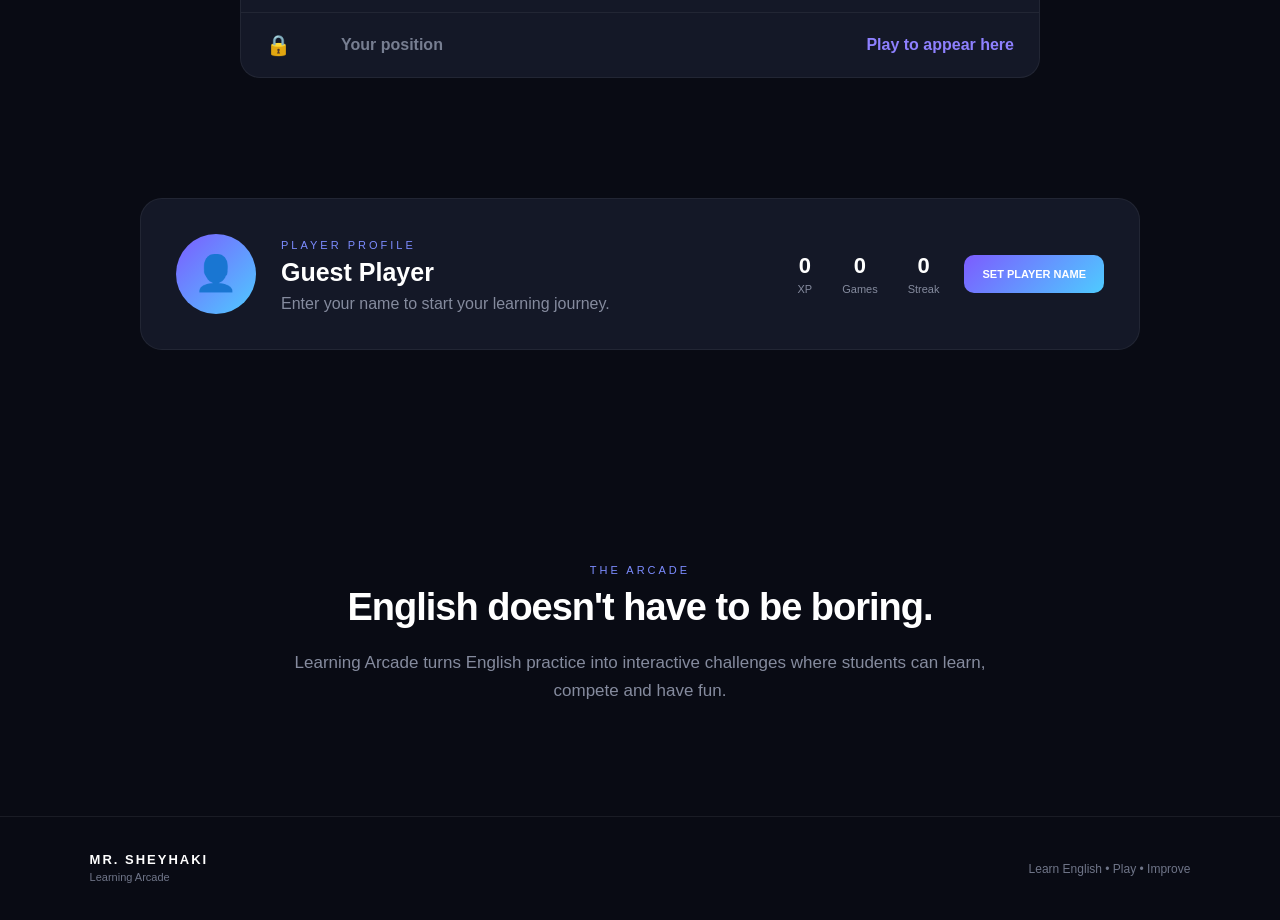
==== commit 57ab82ce: "Update index.html" ====
--- a/index.html
+++ b/index.html
@@ -23,20 +23,23 @@
 <body>
 
 
-    <!-- =========================================
+    <!-- =================================================
          ARCADE HEADER / BANNER
-    ========================================== -->
+    ================================================== -->
 
     <header class="arcade-header">
 
         <div class="arcade-banner"></div>
 
+
+        <!-- FLOATING NAVIGATION -->
 
         <nav class="arcade-nav">
 
             <a
                 href="#home"
                 class="nav-link active"
+                data-section="home"
             >
                 Home
             </a>
@@ -45,6 +48,7 @@
             <a
                 href="#games"
                 class="nav-link"
+                data-section="games"
             >
                 Games
             </a>
@@ -53,6 +57,7 @@
             <a
                 href="#leaderboard"
                 class="nav-link"
+                data-section="leaderboard"
             >
                 Leaderboard
             </a>
@@ -61,6 +66,7 @@
             <a
                 href="#profile"
                 class="nav-link"
+                data-section="profile"
             >
                 Profile
             </a>
@@ -69,8 +75,9 @@
             <button
                 id="themeToggle"
                 class="theme-toggle"
+                type="button"
                 aria-label="Toggle light and dark mode"
-                type="button"
+                title="Toggle theme"
             >
                 ☀️
             </button>
@@ -81,14 +88,16 @@
 
 
 
-    <!-- =========================================
+    <!-- =================================================
          MAIN
-    ========================================== -->
+    ================================================== -->
 
     <main>
 
 
-        <!-- HERO -->
+        <!-- =================================================
+             HERO
+        ================================================== -->
 
         <section
             id="home"
@@ -117,7 +126,7 @@
 
                 <button
                     class="primary-button"
-                    onclick="scrollToSection('games')"
+                    id="startPlayingButton"
                     type="button"
                 >
                     START PLAYING →
@@ -130,19 +139,25 @@
 
                 <div class="floating-card card-one">
                     🧠
-                    <span>Vocabulary</span>
+                    <span>
+                        Vocabulary
+                    </span>
                 </div>
 
 
                 <div class="floating-card card-two">
                     ⚡
-                    <span>Grammar</span>
+                    <span>
+                        Grammar
+                    </span>
                 </div>
 
 
                 <div class="floating-card card-three">
                     🏆
-                    <span>Challenge</span>
+                    <span>
+                        Challenge
+                    </span>
                 </div>
 
             </div>
@@ -151,9 +166,12 @@
 
 
 
-        <!-- QUICK STATS -->
+        <!-- =================================================
+             QUICK STATS
+        ================================================== -->
 
         <section class="stats-section">
+
 
             <div class="stat-card">
 
@@ -176,6 +194,7 @@
             </div>
 
 
+
             <div class="stat-card">
 
                 <div class="stat-icon">
@@ -197,6 +216,7 @@
             </div>
 
 
+
             <div class="stat-card">
 
                 <div class="stat-icon">
@@ -218,6 +238,7 @@
             </div>
 
 
+
             <div class="stat-card">
 
                 <div class="stat-icon">
@@ -238,11 +259,14 @@
 
             </div>
 
+
         </section>
 
 
 
-        <!-- GAMES -->
+        <!-- =================================================
+             GAMES
+        ================================================== -->
 
         <section
             id="games"
@@ -257,6 +281,7 @@
                         ARCADE
                     </span>
 
+
                     <h3>
                         Choose Your Game
                     </h3>
@@ -269,6 +294,7 @@
                 </p>
 
             </div>
+
 
 
             <div class="games-grid">
@@ -712,7 +738,9 @@
 
 
 
-        <!-- LEADERBOARD -->
+        <!-- =================================================
+             LEADERBOARD
+        ================================================== -->
 
         <section
             id="leaderboard"
@@ -727,6 +755,7 @@
                         COMPETE
                     </span>
 
+
                     <h3>
                         Leaderboard
                     </h3>
@@ -742,6 +771,7 @@
 
 
             <div class="leaderboard-preview">
+
 
                 <div class="leaderboard-row">
 
@@ -813,13 +843,16 @@
 
                 </div>
 
+
             </div>
 
         </section>
 
 
 
-        <!-- PROFILE -->
+        <!-- =================================================
+             PROFILE
+        ================================================== -->
 
         <section
             id="profile"
@@ -827,6 +860,7 @@
         >
 
             <div class="profile-card">
+
 
                 <div
                     class="profile-avatar"
@@ -858,6 +892,7 @@
 
                 <div class="profile-stats">
 
+
                     <div>
 
                         <strong id="profileXP">
@@ -896,25 +931,28 @@
 
                     </div>
 
+
                 </div>
 
 
                 <button
                     id="playerButton"
                     class="profile-button"
-                    onclick="openPlayerModal()"
                     type="button"
                 >
                     SET PLAYER NAME
                 </button>
 
+
             </div>
 
         </section>
 
 
 
-        <!-- ABOUT -->
+        <!-- =================================================
+             ABOUT
+        ================================================== -->
 
         <section
             id="about"
@@ -948,7 +986,9 @@
 
 
 
-    <!-- PLAYER MODAL -->
+    <!-- =================================================
+         PLAYER NAME MODAL
+    ================================================== -->
 
     <div
         id="playerModal"
@@ -957,10 +997,12 @@
 
         <div class="player-modal">
 
+
             <button
+                id="modalClose"
                 class="modal-close"
-                onclick="closePlayerModal()"
                 type="button"
+                aria-label="Close"
             >
                 ×
             </button>
@@ -997,22 +1039,26 @@
 
 
             <button
+                id="savePlayerButton"
                 class="primary-button modal-button"
-                onclick="savePlayerName()"
                 type="button"
             >
                 START MY PROFILE →
             </button>
 
+
         </div>
 
     </div>
 
 
 
-    <!-- FOOTER -->
+    <!-- =================================================
+         FOOTER
+    ================================================== -->
 
     <footer>
+
 
         <div class="footer-brand">
 
@@ -1031,6 +1077,7 @@
             Learn English • Play • Improve
         </p>
 
+
     </footer>
 
 
@@ -1039,4 +1086,4 @@
 
 </body>
 
-</html>+</html>
--- a/style.css
+++ b/style.css
@@ -129,19 +129,20 @@
 .arcade-nav {
 
     position:
-        absolute;
+        fixed;
 
     top:
-        18px;
+        16px;
 
     left:
         50%;
 
     transform:
-        translateX(-50%);
+        translateX(-50%)
+        scale(1);
 
     z-index:
-        10;
+        9999;
 
     display:
         flex;
@@ -157,23 +158,68 @@
 
     border:
         1px solid
-        rgba(255,255,255,0.14);
+        rgba(255,255,255,0.18);
 
     border-radius:
         15px;
 
     background:
-        rgba(5,7,18,0.58);
+        rgba(8,10,20,0.72);
 
     backdrop-filter:
-        blur(14px);
+        blur(18px);
+
+    -webkit-backdrop-filter:
+        blur(18px);
 
     box-shadow:
-        0 10px 35px
-        rgba(0,0,0,0.30);
+        0 12px 35px
+        rgba(0,0,0,0.30),
+
+        0 0 0 1px
+        rgba(255,255,255,0.04);
 
     white-space:
         nowrap;
+
+    transition:
+        transform 0.28s ease,
+        opacity 0.28s ease,
+        background 0.28s ease,
+        box-shadow 0.28s ease;
+}
+
+
+/* =====================================================
+   SCROLLED NAV STATE
+===================================================== */
+
+.arcade-nav.nav-scrolled {
+
+    transform:
+        translateX(-50%)
+        scale(0.92);
+
+    opacity:
+        0.78;
+
+    background:
+        rgba(5,7,18,0.42);
+
+    box-shadow:
+        0 8px 24px
+        rgba(0,0,0,0.20);
+}
+
+
+.arcade-nav:not(.nav-scrolled) {
+
+    opacity:
+        1;
+
+    transform:
+        translateX(-50%)
+        scale(1);
 }
 
 
@@ -246,12 +292,12 @@
     background:
         linear-gradient(
             135deg,
-            rgba(124,92,255,0.78),
-            rgba(78,203,255,0.42)
+            rgba(124,92,255,0.80),
+            rgba(78,203,255,0.45)
         );
 
     border-color:
-        rgba(255,255,255,0.18);
+        rgba(255,255,255,0.20);
 
     color:
         #ffffff;
@@ -442,6 +488,21 @@
 }
 
 
+/* LIGHT MODE BADGE */
+
+body.light-mode .badge {
+
+    background:
+        rgba(99,102,241,0.10);
+
+    border-color:
+        rgba(79,70,229,0.22);
+
+    color:
+        #4338ca;
+}
+
+
 .hero h2 {
 
     margin-top:
@@ -459,6 +520,7 @@
 
 
 .hero h2 span {
+
     color:
         #7c8cff;
 }
@@ -1113,7 +1175,7 @@
 
 
 /* =====================================================
-   DASHBOARD
+   DASHBOARD / LEADERBOARD
 ===================================================== */
 
 .dashboard-section {
@@ -1480,14 +1542,12 @@
 
 
 .footer-brand span {
-
     font-size:
         11px;
 }
 
 
 footer p {
-
     font-size:
         12px;
 }
@@ -1804,14 +1864,28 @@
 body.light-mode .arcade-nav {
 
     background:
-        rgba(255,255,255,0.68);
+        rgba(255,255,255,0.78);
 
     border-color:
-        rgba(255,255,255,0.45);
+        rgba(20,25,45,0.10);
 
     box-shadow:
-        0 10px 30px
-        rgba(0,0,0,0.16);
+        0 12px 35px
+        rgba(15,23,42,0.14);
+}
+
+
+body.light-mode .arcade-nav.nav-scrolled {
+
+    background:
+        rgba(255,255,255,0.55);
+
+    opacity:
+        0.78;
+
+    box-shadow:
+        0 8px 24px
+        rgba(15,23,42,0.10);
 }
 
 
@@ -1828,7 +1902,7 @@
         #1e1b4b;
 
     background:
-        rgba(99,102,241,0.10);
+        rgba(99,102,241,0.08);
 
     border-color:
         rgba(99,102,241,0.14);
@@ -1848,7 +1922,7 @@
         );
 
     border-color:
-        rgba(255,255,255,0.24);
+        rgba(255,255,255,0.25);
 }
 
 
@@ -1861,7 +1935,7 @@
         #171a26;
 
     border-color:
-        rgba(255,255,255,0.45);
+        rgba(15,23,42,0.08);
 }
 
 
@@ -2381,22 +2455,14 @@
             2px;
     }
 
-}/* =====================================================
-   LIGHT MODE HERO BADGE
-===================================================== */
-
-body.light-mode .badge {
-    background:
-        rgba(99,102,241,0.10);
-
-    border-color:
-        rgba(79,70,229,0.22);
-
-    color:
-        #4338ca;
-}
-
-body.light-mode .badge::first-letter {
-    color:
-        #4f46e5;
-}+
+    .arcade-nav .theme-toggle {
+
+        width:
+            36px;
+
+        height:
+            36px;
+    }
+
+}
